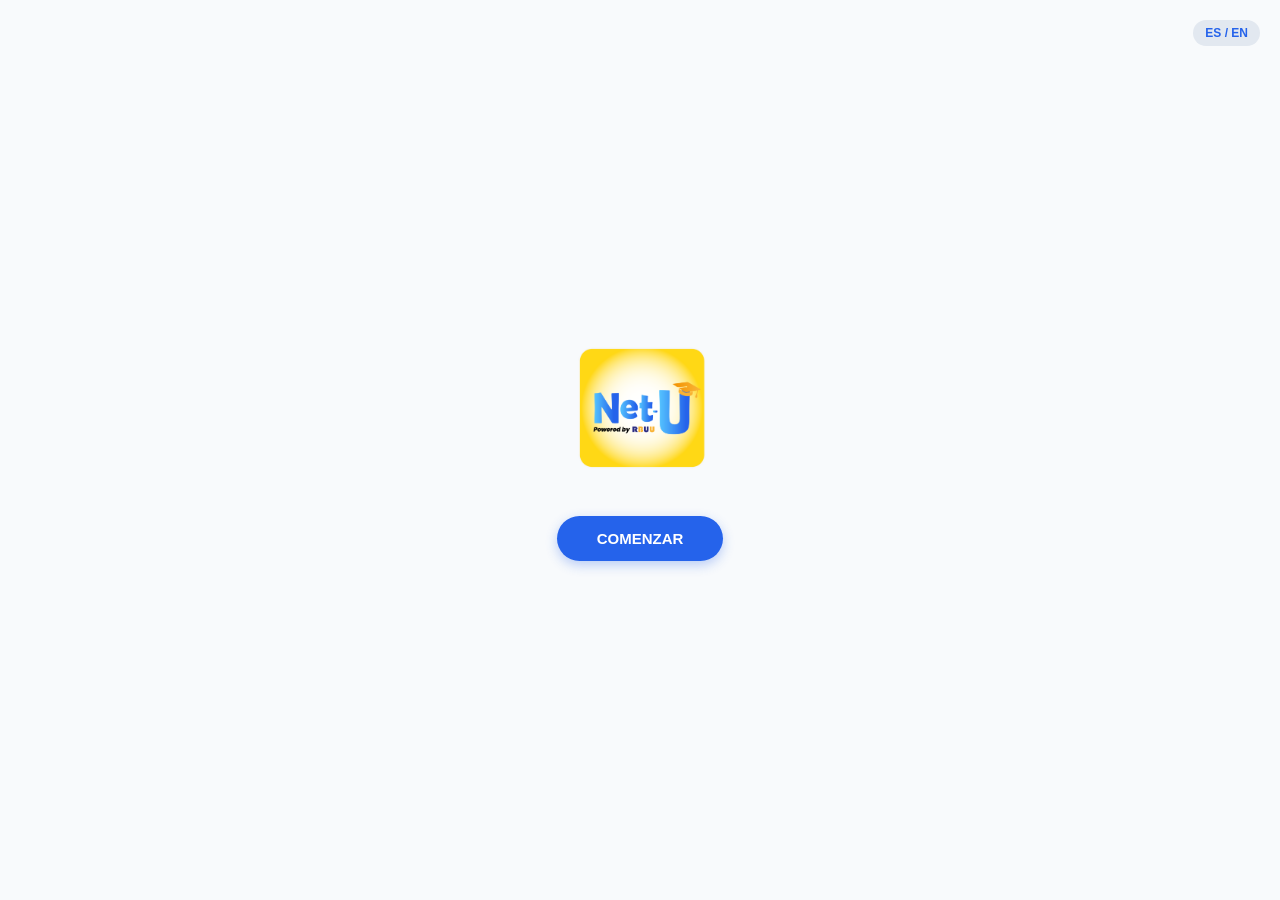
==== index.html @ 05217e3a "Net-U App V1 Fase 2 Aplicaciones Multimedia UNAD - Diter Rico" ====
﻿<!DOCTYPE html>
<html lang="es">
<head>
    <meta charset="UTF-8">
    <meta name="viewport" content="width=device-width, initial-scale=1.0">
    <title>Net-U App - Inicio Color</title>
    <script>
        // Verifica si la intro ya se reprodujo en esta sesión de la pestaña
        if (!sessionStorage.getItem('introVista')) {
            // Si no se ha visto, marca que ya se vio y redirige
            sessionStorage.setItem('introVista', 'true');
            window.location.href = 'intro.html';
        }
    </script>
    <link rel="icon" type="image/png" href="assets/images/LOGO_U.png">

    <style>
        /* ================= VARIABLES ================= */
        :root {
            --bg-app: #F8FAFC;
            --bg-card: #FFFFFF;
            --text-main: #0F172A;
            --text-muted: #475569;
            /* Colores Identidad RBUU */
            --rbuu-blue: #2563EB;
            --rbuu-green: #16A34A;
            --rbuu-orange: #EA580C;
            --rbuu-yellow: #EAB308;
            --shadow-sm: 0 2px 4px rgba(0,0,0,0.05);
            --shadow-md: 0 4px 12px rgba(0,0,0,0.15);
        }

        * {
            margin: 0;
            padding: 0;
            box-sizing: border-box;
        }

        body {
            font-family: -apple-system, BlinkMacSystemFont, "Segoe UI", Roboto, sans-serif;
            background-color: #E2E8F0;
            color: var(--text-main);
            display: flex;
            justify-content: center;
        }

        /* HEADER BLANCO CON SOMBRA */
        .top-header {
            background-color: var(--bg-card);
            width: 100%;
            max-width: 480px;
            height: 60px;
            position: fixed;
            top: 0;
            display: flex;
            justify-content: space-between;
            align-items: center;
            padding: 0 20px;
            z-index: 1000;
            box-shadow: var(--shadow-sm);
        }

        .btn-lang {
            background-color: #F1F5F9;
            color: var(--rbuu-blue);
            border: none;
            padding: 6px 12px;
            font-size: 12px;
            font-weight: 700;
            border-radius: 20px;
            cursor: pointer;
        }

        /* CUERPO CON FONDO CLARO */
        .app-content {
            width: 100%;
            max-width: 480px;
            background-color: var(--bg-app);
            margin-top: 60px;
            margin-bottom: 70px;
            padding: 24px 20px;
            display: flex;
            flex-direction: column;
            gap: 24px;
        }

        .welcome-text h2 {
            font-size: 22px;
            margin-bottom: 6px;
        }

        .welcome-text p {
            font-size: 14px;
            color: var(--text-muted);
        }

        /* BOTONES */
        .action-buttons {
            display: flex;
            flex-direction: column;
            gap: 12px;
        }

        .btn-primary {
            background-color: var(--rbuu-blue);
            color: #ffffff;
            border: none;
            width: 100%;
            padding: 14px;
            border-radius: 12px;
            font-size: 14px;
            font-weight: 700;
            box-shadow: 0 4px 10px rgba(37, 99, 235, 0.3);
            cursor: pointer;
        }

        .btn-subtext {
            font-size: 11px;
            font-weight: normal;
        }

        .btn-secondary {
            background-color: transparent;
            color: var(--rbuu-blue);
            border: 2px solid var(--rbuu-blue);
            width: 100%;
            padding: 14px;
            border-radius: 12px;
            font-weight: 700;
            cursor: pointer;
        }

        /* ================= FLIP CARDS 3D ================= */
        .shortcuts-grid {
            display: flex;
            gap: 16px;
            perspective: 1000px; /* Activa la profundidad 3D */
        }

        .flip-card {
            flex: 1;
            height: 120px;
            cursor: pointer;
        }

        .flip-card-inner {
            position: relative;
            width: 100%;
            height: 100%;
            text-align: center;
            transition: transform 0.6s cubic-bezier(0.4, 0.2, 0.2, 1);
            transform-style: preserve-3d;
        }

        .flip-card.is-flipped .flip-card-inner {
            transform: rotateY(180deg);
        }

        .flip-card-front, .flip-card-back {
            position: absolute; /* Evita que los textos se apilen */
            top: 0;
            left: 0;
            width: 100%;
            height: 100%;
            -webkit-backface-visibility: hidden;
            backface-visibility: hidden;
            border-radius: 16px;
            padding: 10px;
            display: flex;
            flex-direction: column;
            justify-content: center;
            align-items: center;
            box-shadow: var(--shadow-sm);
        }

        .flip-card-front {
            background-color: var(--bg-card);
        }

        .flip-card-back {
            transform: rotateY(180deg);
            background-color: #F1F5F9;
        }

        /* Bordes RBUU */
        .card-green {
            border-top: 5px solid var(--rbuu-green);
        }

        .card-orange {
            border-top: 5px solid var(--rbuu-orange);
        }

        /* TIP AMARILLO */
        .daily-tip {
            background-color: #FEFCE8;
            border-left: 5px solid var(--rbuu-yellow);
            border-radius: 12px;
            padding: 16px;
            box-shadow: var(--shadow-sm);
        }

            .daily-tip h3 {
                font-size: 13px;
                color: #854D0E;
                margin-bottom: 5px;
            }

            .daily-tip p {
                font-size: 13px;
                color: #A16207;
            }

        /* NAVEGACIÓN INFERIOR BLANCA */
        .bottom-nav {
            background-color: var(--bg-card);
            width: 100%;
            max-width: 480px;
            height: 70px;
            position: fixed;
            bottom: 0;
            display: flex;
            justify-content: space-around;
            align-items: center;
            box-shadow: 0 -2px 10px rgba(0,0,0,0.05);
        }

        .nav-item {
            background: none;
            border: none;
            color: var(--text-muted);
            display: flex;
            flex-direction: column;
            align-items: center;
            cursor: pointer;
        }

            .nav-item.active {
                color: var(--rbuu-blue);
            }

        .icon-placeholder {
            font-size: 22px;
            filter: grayscale(100%);
            opacity: 0.6;
        }

        .nav-item.active .icon-placeholder {
            filter: grayscale(0%);
            opacity: 1;
        }

        .header-actions {
            display: flex;
            align-items: center;
            gap: 10px;
        }

        .btn-profile {
            text-decoration: none;
            background-color: #F1F5F9;
            width: 32px;
            height: 32px;
            border-radius: 50%;
            display: flex;
            justify-content: center;
            align-items: center;
            font-size: 16px;
            box-shadow: var(--shadow-sm);
            transition: transform 0.2s;
        }

            .btn-profile:active {
                transform: scale(0.9);
            }
    </style>
</head>
<body>

    <header class="top-header">
        <a href="index.html" class="logo-box" style="display: flex; align-items: center; height: 100%; text-decoration: none;">
            <img src="assets/images/LOGONET-U_tr_04.png" alt="Logo Net-U App" style="height: 80px; width: auto; max-width: 140px; object-fit: contain;">
        </a>
        <div class="header-actions">
            <!-- Botón de Perfil -->
            <a href="perfil.html" class="btn-profile" id="header-avatar">👤</a>
            <!-- Botón de Idioma -->
            <button id="btn-traduccion" class="btn-lang" data-i18n="btn_lang">ES / EN</button>
        </div>
    </header>

    <main class="app-content">
        <section class="welcome-text">
            <h2 data-i18n="txt_hola">¡Hola, estudiante! 👋</h2>
            <p data-i18n="txt_bienvenida">Encuentra tu balance entre estudio, salud y bienestar.</p>
        </section>

        <div class="hero-banner" style="width: 100%; border-radius: 16px; overflow: hidden; box-shadow: 0 4px 12px rgba(0,0,0,0.15); display: flex; background: none; padding: 0;">
            <img src="assets/images/BannerInicioNetU.jpg" data-i18n="img_banner" alt="Banner Net-U" style="width: 100%; height: auto; display: block; object-fit: cover;">
        </div>

        <div class="action-buttons">
            <button id="btn-continuar" class="btn-primary">
                <span data-i18n="btn_continuar">CONTINUAR</span><br>
                <span class="btn-subtext" data-i18n="txt_rutina">Mi rutina</span>
            </button>
            <button class="btn-secondary" onclick="window.location.href='modulos.html'">
                <span data-i18n="btn_mis_modulos">MIS MÓDULOS</span><br>
                <span class="btn-subtext" data-i18n="txt_ver_todos">Ver todos</span>
            </button>
        </div>

        <div class="shortcuts-grid">

            <!-- Atajo 1: Pausa Activa -->
            <div class="flip-card" id="card-timer">
                <div class="flip-card-inner">
                    <!-- Frente -->
                    <div class="flip-card-front card-green">
                        <span style="font-size: 28px; margin-bottom: 8px;">⏱️</span>
                        <p style="font-size: 13px; font-weight: 600;" data-i18n="card_pausa_tit">Pausa<br>Activa</p>
                    </div>
                    <!-- Dorso -->
                    <div class="flip-card-back card-green">
                        <p style="font-size: 11px; font-weight: 500; color: #475569; line-height: 1.4;" data-i18n="card_pausa_desc">Rutina de 5 min para estirar y relajar tu cuerpo.</p>
                    </div>
                </div>
            </div>

            <!-- Atajo 2: Pomodoro -->
            <div class="flip-card" id="card-pomodoro">
                <div class="flip-card-inner">
                    <!-- Frente -->
                    <div class="flip-card-front card-orange">
                        <span style="font-size: 28px; margin-bottom: 8px;">🍅</span>
                        <p style="font-size: 13px; font-weight: 600;" data-i18n="card_pomo_tit">Reloj<br>Pomodoro</p>
                    </div>
                    <!-- Dorso -->
                    <div class="flip-card-back card-orange">
                        <p style="font-size: 11px; font-weight: 500; color: #475569; line-height: 1.4;" data-i18n="card_pomo_desc">Técnica: 25 min de enfoque x 5 min de descanso.</p>
                    </div>
                </div>
            </div>

        </div>

        <section class="daily-tip">
            <h3 data-i18n="tip_titulo">💡 TIP DEL DÍA</h3>
            <p data-i18n="tip_desc">"Aplica la regla 20-20-20 hoy para cuidar tus ojos. Mira a 20 pies cada 20 minutos."</p>
        </section>
    </main>

    <nav class="bottom-nav">
        <!-- Cambiamos <button> por <a> para eliminar los bordes por defecto -->
        <a href="index.html" class="nav-item active">
            <span class="icon-placeholder">🏠</span>
            <span style="font-size: 10px; font-weight: 600; margin-top: 4px;" data-i18n="nav_inicio">Inicio</span>
        </a>
        <a href="modulos.html" class="nav-item">
            <span class="icon-placeholder">📚</span>
            <span style="font-size: 10px; font-weight: 600; margin-top: 4px;" data-i18n="nav_modulos">Módulos</span>
        </a>
        <a href="creditos.html" class="nav-item">
            <span class="icon-placeholder">ℹ️</span>
            <span style="font-size: 10px; font-weight: 600; margin-top: 4px;" data-i18n="nav_creditos">Créditos</span>
        </a>
    </nav>

    <script>
        document.addEventListener('DOMContentLoaded', () => {
            const cards = document.querySelectorAll('.flip-card');
            cards.forEach(card => {
                card.addEventListener('click', () => {
                    card.classList.toggle('is-flipped');
                });
            });
        });
    </script>
    <script>
        document.addEventListener('DOMContentLoaded', () => {
            const btnContinuar = document.getElementById('btn-continuar');
            if (btnContinuar) {
                btnContinuar.addEventListener('click', (e) => {
                    e.preventDefault();
                    const ultimoModulo = localStorage.getItem('ultimoModuloGuardado');
                    if (ultimoModulo) {
                        window.location.href = ultimoModulo;
                    } else {
                        window.location.href = 'modulos.html';
                    }
                });
            }
        });
    </script>
    <script src="traduccion.js"></script>
    <script>
        document.addEventListener('DOMContentLoaded', () => {
            const savedAvatar = localStorage.getItem('netu_avatar');
            const headerAvatar = document.getElementById('header-avatar');
            if (savedAvatar && headerAvatar) {
                headerAvatar.textContent = savedAvatar;
            }
        });
    </script>
</body>
</html>
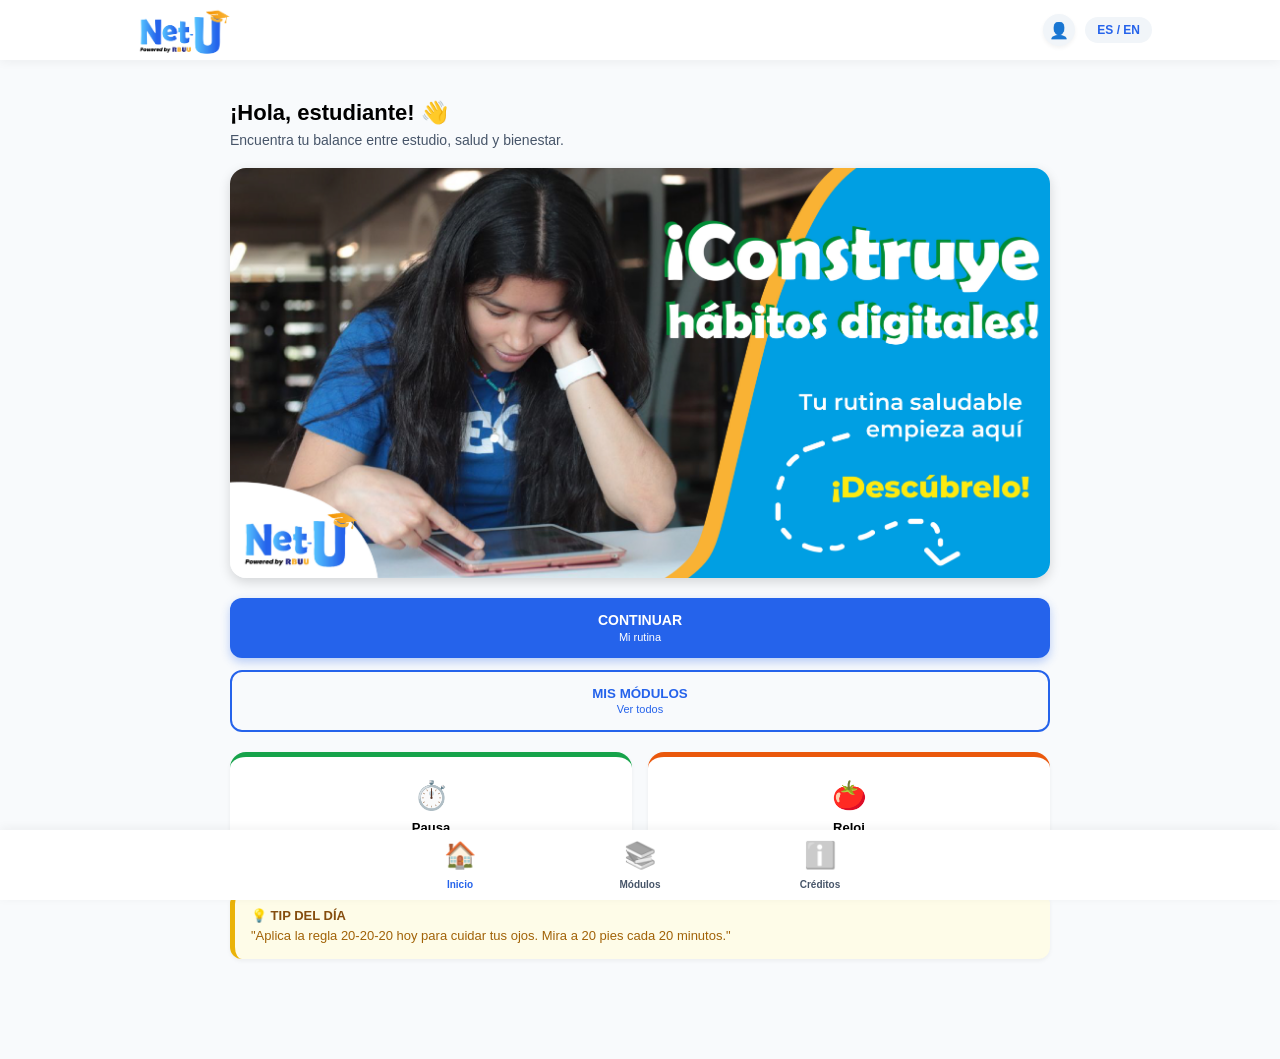
==== commit ce0356a6: "Fix intro and responsive devices Se arreglo la intro con mas detalles y se ajusto el aplicativo a se" ====
--- a/index.html
+++ b/index.html
@@ -38,17 +38,17 @@
 
         body {
             font-family: -apple-system, BlinkMacSystemFont, "Segoe UI", Roboto, sans-serif;
-            background-color: #E2E8F0;
-            color: var(--text-main);
-            display: flex;
-            justify-content: center;
+            background-color: var(--bg-app);
+            margin: 0;
+            display: flex;
+            flex-direction: column;
+            align-items: center; /* Mantiene el contenido centrado en PC */
         }
 
         /* HEADER BLANCO CON SOMBRA */
         .top-header {
             background-color: var(--bg-card);
             width: 100%;
-            max-width: 480px;
             height: 60px;
             position: fixed;
             top: 0;
@@ -57,7 +57,8 @@
             align-items: center;
             padding: 0 20px;
             z-index: 1000;
-            box-shadow: var(--shadow-sm);
+            box-shadow: 0 2px 10px rgba(0,0,0,0.05);
+            box-sizing: border-box;
         }
 
         .btn-lang {
@@ -74,14 +75,13 @@
         /* CUERPO CON FONDO CLARO */
         .app-content {
             width: 100%;
-            max-width: 480px;
-            background-color: var(--bg-app);
-            margin-top: 60px;
-            margin-bottom: 70px;
-            padding: 24px 20px;
+            max-width: 900px; /* En móvil será 100%, en PC no pasará de 900px para que los textos sean legibles */
+            min-height: 100vh;
+            padding: 80px 20px 90px 20px;
             display: flex;
             flex-direction: column;
-            gap: 24px;
+            gap: 20px;
+            box-sizing: border-box;
         }
 
         .welcome-text h2 {
@@ -215,7 +215,6 @@
         .bottom-nav {
             background-color: var(--bg-card);
             width: 100%;
-            max-width: 480px;
             height: 70px;
             position: fixed;
             bottom: 0;
@@ -223,16 +222,18 @@
             justify-content: space-around;
             align-items: center;
             box-shadow: 0 -2px 10px rgba(0,0,0,0.05);
+            z-index: 1000;
         }
 
         .nav-item {
-            background: none;
-            border: none;
-            color: var(--text-muted);
+            text-decoration: none;
+            color: #475569;
             display: flex;
             flex-direction: column;
             align-items: center;
-            cursor: pointer;
+            width: 33%; /* Ajuste base para celular */
+            font-size: 10px;
+            font-weight: 600;
         }
 
             .nav-item.active {
@@ -243,6 +244,7 @@
             font-size: 22px;
             filter: grayscale(100%);
             opacity: 0.6;
+            margin-bottom: 4px;
         }
 
         .nav-item.active .icon-placeholder {
@@ -273,6 +275,31 @@
             .btn-profile:active {
                 transform: scale(0.9);
             }
+        /* 2. MEDIA QUERIES (La magia que transforma la app en Tablets y PC) */
+        @media (min-width: 768px) {
+            .top-header {
+                padding: 0 10%;
+            }
+
+            .bottom-nav {
+                justify-content: center;
+                gap: 80px;
+            }
+
+            .nav-item {
+                font-size: 14px;
+                width: auto;
+                min-width: 100px;
+            }
+
+                .nav-item .icon-placeholder {
+                    font-size: 26px;
+                }
+
+            .app-content {
+                padding: 100px 40px 100px 40px;
+            }
+        }
     </style>
 </head>
 <body>
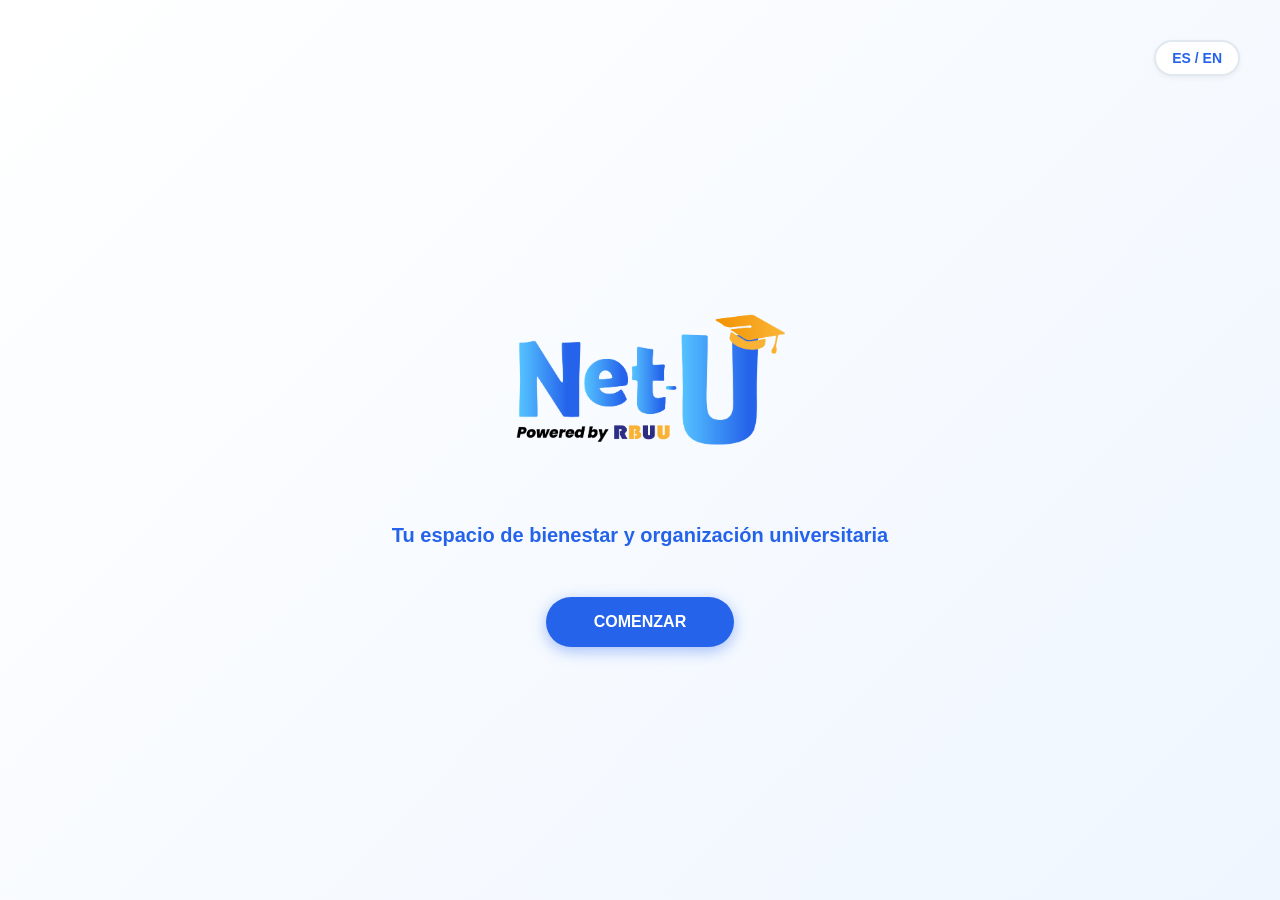
==== commit 7bc663c0: "Fix intro and index Intro now is index.html, index now is inicio.html" ====
--- a/index.html
+++ b/index.html
@@ -1,33 +1,15 @@
-﻿<!DOCTYPE html>
+<!DOCTYPE html>
 <html lang="es">
 <head>
     <meta charset="UTF-8">
     <meta name="viewport" content="width=device-width, initial-scale=1.0">
-    <title>Net-U App - Inicio Color</title>
-    <script>
-        // Verifica si la intro ya se reprodujo en esta sesión de la pestaña
-        if (!sessionStorage.getItem('introVista')) {
-            // Si no se ha visto, marca que ya se vio y redirige
-            sessionStorage.setItem('introVista', 'true');
-            window.location.href = 'intro.html';
-        }
-    </script>
-    <link rel="icon" type="image/png" href="assets/images/LOGO_U.png">
-
+    <title>Net-U App - Bienvenida</title>
+    <link rel="icon" type="image/png" href="assets/images/LOGONET-U_tr_05.png">
     <style>
-        /* ================= VARIABLES ================= */
         :root {
-            --bg-app: #F8FAFC;
-            --bg-card: #FFFFFF;
+            --rbuu-blue: #2563EB;
+            --rbuu-light: #EFF6FF;
             --text-main: #0F172A;
-            --text-muted: #475569;
-            /* Colores Identidad RBUU */
-            --rbuu-blue: #2563EB;
-            --rbuu-green: #16A34A;
-            --rbuu-orange: #EA580C;
-            --rbuu-yellow: #EAB308;
-            --shadow-sm: 0 2px 4px rgba(0,0,0,0.05);
-            --shadow-md: 0 4px 12px rgba(0,0,0,0.15);
         }
 
         * {
@@ -38,395 +20,218 @@
 
         body {
             font-family: -apple-system, BlinkMacSystemFont, "Segoe UI", Roboto, sans-serif;
-            background-color: var(--bg-app);
+            background-color: var(--rbuu-light);
+            display: flex;
+            justify-content: center;
+            align-items: center;
+            height: 100vh;
+            overflow: hidden;
             margin: 0;
+        }
+
+        .mobile-container {
+            width: 100%;
+            height: 100vh;
+            background: linear-gradient(135deg, #FFFFFF, var(--rbuu-light));
             display: flex;
             flex-direction: column;
-            align-items: center; /* Mantiene el contenido centrado en PC */
-        }
-
-        /* HEADER BLANCO CON SOMBRA */
-        .top-header {
-            background-color: var(--bg-card);
-            width: 100%;
-            height: 60px;
-            position: fixed;
-            top: 0;
-            display: flex;
-            justify-content: space-between;
+            justify-content: center;
             align-items: center;
-            padding: 0 20px;
-            z-index: 1000;
-            box-shadow: 0 2px 10px rgba(0,0,0,0.05);
-            box-sizing: border-box;
-        }
-
-        .btn-lang {
-            background-color: #F1F5F9;
-            color: var(--rbuu-blue);
-            border: none;
-            padding: 6px 12px;
-            font-size: 12px;
-            font-weight: 700;
-            border-radius: 20px;
-            cursor: pointer;
-        }
-
-        /* CUERPO CON FONDO CLARO */
-        .app-content {
-            width: 100%;
-            max-width: 900px; /* En móvil será 100%, en PC no pasará de 900px para que los textos sean legibles */
-            min-height: 100vh;
-            padding: 80px 20px 90px 20px;
-            display: flex;
-            flex-direction: column;
-            gap: 20px;
-            box-sizing: border-box;
-        }
-
-        .welcome-text h2 {
-            font-size: 22px;
-            margin-bottom: 6px;
-        }
-
-        .welcome-text p {
-            font-size: 14px;
-            color: var(--text-muted);
-        }
-
-        /* BOTONES */
-        .action-buttons {
-            display: flex;
-            flex-direction: column;
-            gap: 12px;
-        }
-
-        .btn-primary {
-            background-color: var(--rbuu-blue);
-            color: #ffffff;
-            border: none;
-            width: 100%;
-            padding: 14px;
-            border-radius: 12px;
-            font-size: 14px;
-            font-weight: 700;
-            box-shadow: 0 4px 10px rgba(37, 99, 235, 0.3);
-            cursor: pointer;
-        }
-
-        .btn-subtext {
-            font-size: 11px;
-            font-weight: normal;
-        }
-
-        .btn-secondary {
-            background-color: transparent;
-            color: var(--rbuu-blue);
-            border: 2px solid var(--rbuu-blue);
-            width: 100%;
-            padding: 14px;
-            border-radius: 12px;
-            font-weight: 700;
-            cursor: pointer;
-        }
-
-        /* ================= FLIP CARDS 3D ================= */
-        .shortcuts-grid {
-            display: flex;
-            gap: 16px;
-            perspective: 1000px; /* Activa la profundidad 3D */
-        }
-
-        .flip-card {
-            flex: 1;
-            height: 120px;
-            cursor: pointer;
-        }
-
-        .flip-card-inner {
             position: relative;
-            width: 100%;
-            height: 100%;
-            text-align: center;
-            transition: transform 0.6s cubic-bezier(0.4, 0.2, 0.2, 1);
-            transform-style: preserve-3d;
-        }
-
-        .flip-card.is-flipped .flip-card-inner {
-            transform: rotateY(180deg);
-        }
-
-        .flip-card-front, .flip-card-back {
-            position: absolute; /* Evita que los textos se apilen */
+            overflow: hidden;
+        }
+
+        #particles-container {
+            position: absolute;
             top: 0;
             left: 0;
             width: 100%;
             height: 100%;
-            -webkit-backface-visibility: hidden;
-            backface-visibility: hidden;
-            border-radius: 16px;
-            padding: 10px;
-            display: flex;
-            flex-direction: column;
-            justify-content: center;
-            align-items: center;
-            box-shadow: var(--shadow-sm);
-        }
-
-        .flip-card-front {
-            background-color: var(--bg-card);
-        }
-
-        .flip-card-back {
-            transform: rotateY(180deg);
-            background-color: #F1F5F9;
-        }
-
-        /* Bordes RBUU */
-        .card-green {
-            border-top: 5px solid var(--rbuu-green);
-        }
-
-        .card-orange {
-            border-top: 5px solid var(--rbuu-orange);
-        }
-
-        /* TIP AMARILLO */
-        .daily-tip {
-            background-color: #FEFCE8;
-            border-left: 5px solid var(--rbuu-yellow);
-            border-radius: 12px;
-            padding: 16px;
-            box-shadow: var(--shadow-sm);
-        }
-
-            .daily-tip h3 {
-                font-size: 13px;
-                color: #854D0E;
-                margin-bottom: 5px;
-            }
-
-            .daily-tip p {
-                font-size: 13px;
-                color: #A16207;
-            }
-
-        /* NAVEGACIÓN INFERIOR BLANCA */
-        .bottom-nav {
-            background-color: var(--bg-card);
-            width: 100%;
-            height: 70px;
-            position: fixed;
-            bottom: 0;
-            display: flex;
-            justify-content: space-around;
-            align-items: center;
-            box-shadow: 0 -2px 10px rgba(0,0,0,0.05);
-            z-index: 1000;
-        }
-
-        .nav-item {
-            text-decoration: none;
-            color: #475569;
+            z-index: 1;
+            pointer-events: none;
+        }
+
+        .floating-item {
+            position: absolute;
+            bottom: -10%;
+            opacity: 0;
+            animation: floatUp linear infinite;
+        }
+
+        .ui-layer {
+            z-index: 2;
             display: flex;
             flex-direction: column;
             align-items: center;
-            width: 33%; /* Ajuste base para celular */
-            font-size: 10px;
+            width: 100%;
+            max-width: 600px;
+            padding: 0 20px;
+        }
+
+        .lang-switch {
+            position: absolute;
+            top: 20px;
+            right: 20px;
+            background-color: #FFFFFF;
+            color: var(--rbuu-blue);
+            border: 2px solid #E2E8F0;
+            padding: 6px 12px;
+            border-radius: 20px;
+            font-size: 12px;
+            font-weight: 700;
+            cursor: pointer;
+            box-shadow: 0 2px 5px rgba(0,0,0,0.05);
+            z-index: 3;
+        }
+
+        .logo-animado {
+            width: 220px;
+            max-width: 70%;
+            height: auto;
+            animation: popIn 1s cubic-bezier(0.175, 0.885, 0.32, 1.275) forwards;
+        }
+
+        .slogan {
+            color: var(--rbuu-blue);
+            font-size: 15px;
             font-weight: 600;
-        }
-
-            .nav-item.active {
-                color: var(--rbuu-blue);
-            }
-
-        .icon-placeholder {
-            font-size: 22px;
-            filter: grayscale(100%);
-            opacity: 0.6;
-            margin-bottom: 4px;
-        }
-
-        .nav-item.active .icon-placeholder {
-            filter: grayscale(0%);
-            opacity: 1;
-        }
-
-        .header-actions {
-            display: flex;
-            align-items: center;
-            gap: 10px;
-        }
-
-        .btn-profile {
-            text-decoration: none;
-            background-color: #F1F5F9;
-            width: 32px;
-            height: 32px;
-            border-radius: 50%;
-            display: flex;
-            justify-content: center;
-            align-items: center;
+            margin-top: 20px;
+            margin-bottom: 40px;
+            text-align: center;
+            opacity: 0;
+            animation: fadeIn 0.8s ease forwards 0.5s;
+        }
+
+        .btn-entrar {
+            background-color: var(--rbuu-blue);
+            color: white;
+            border: none;
+            padding: 16px 48px;
+            border-radius: 30px;
+            font-weight: 800;
             font-size: 16px;
-            box-shadow: var(--shadow-sm);
-            transition: transform 0.2s;
-        }
-
-            .btn-profile:active {
-                transform: scale(0.9);
-            }
-        /* 2. MEDIA QUERIES (La magia que transforma la app en Tablets y PC) */
+            cursor: pointer;
+            box-shadow: 0 4px 15px rgba(37, 99, 235, 0.4);
+            opacity: 0;
+            animation: fadeIn 0.5s ease forwards 1s, pulseBtn 2s infinite 1.5s;
+        }
+
+        @keyframes floatUp {
+            0% {
+                transform: translateY(0) rotate(0deg);
+                opacity: 0;
+            }
+
+            10% {
+                opacity: 0.6;
+            }
+
+            90% {
+                opacity: 0.6;
+            }
+
+            100% {
+                transform: translateY(-110vh) rotate(360deg);
+                opacity: 0;
+            }
+        }
+
+        @keyframes popIn {
+            0% {
+                opacity: 0;
+                transform: scale(0.5);
+            }
+
+            100% {
+                opacity: 1;
+                transform: scale(1);
+            }
+        }
+
+        @keyframes fadeIn {
+            to {
+                opacity: 1;
+            }
+        }
+
+        @keyframes pulseBtn {
+            0% {
+                transform: scale(1);
+                box-shadow: 0 4px 15px rgba(37, 99, 235, 0.4);
+            }
+
+            50% {
+                transform: scale(1.05);
+                box-shadow: 0 8px 20px rgba(37, 99, 235, 0.6);
+            }
+
+            100% {
+                transform: scale(1);
+                box-shadow: 0 4px 15px rgba(37, 99, 235, 0.4);
+            }
+        }
+
         @media (min-width: 768px) {
-            .top-header {
-                padding: 0 10%;
-            }
-
-            .bottom-nav {
-                justify-content: center;
-                gap: 80px;
-            }
-
-            .nav-item {
+            .logo-animado {
+                width: 320px;
+            }
+
+            .slogan {
+                font-size: 20px;
+                margin-top: 30px;
+                margin-bottom: 50px;
+            }
+
+            .lang-switch {
+                top: 40px;
+                right: 40px;
                 font-size: 14px;
-                width: auto;
-                min-width: 100px;
-            }
-
-                .nav-item .icon-placeholder {
-                    font-size: 26px;
-                }
-
-            .app-content {
-                padding: 100px 40px 100px 40px;
+                padding: 8px 16px;
             }
         }
     </style>
 </head>
 <body>
 
-    <header class="top-header">
-        <a href="index.html" class="logo-box" style="display: flex; align-items: center; height: 100%; text-decoration: none;">
-            <img src="assets/images/LOGONET-U_tr_04.png" alt="Logo Net-U App" style="height: 80px; width: auto; max-width: 140px; object-fit: contain;">
-        </a>
-        <div class="header-actions">
-            <!-- Botón de Perfil -->
-            <a href="perfil.html" class="btn-profile" id="header-avatar">👤</a>
-            <!-- Botón de Idioma -->
-            <button id="btn-traduccion" class="btn-lang" data-i18n="btn_lang">ES / EN</button>
+    <div class="mobile-container">
+        <div id="particles-container"></div>
+        <button id="btn-traduccion" class="lang-switch" data-i18n="btn_lang">ES / EN</button>
+        <div class="ui-layer">
+            <img src="assets/images/LOGONET-U_tr_04.png" alt="Net-U Logo" class="logo-animado">
+            <p class="slogan" data-i18n="intro_slogan">Tu espacio de bienestar y organización universitaria</p>
+
+            <!-- Redirección directa al menú -->
+            <button class="btn-entrar" onclick="window.location.href='inicio.html'" data-i18n="intro_entrar">COMENZAR</button>
         </div>
-    </header>
-
-    <main class="app-content">
-        <section class="welcome-text">
-            <h2 data-i18n="txt_hola">¡Hola, estudiante! 👋</h2>
-            <p data-i18n="txt_bienvenida">Encuentra tu balance entre estudio, salud y bienestar.</p>
-        </section>
-
-        <div class="hero-banner" style="width: 100%; border-radius: 16px; overflow: hidden; box-shadow: 0 4px 12px rgba(0,0,0,0.15); display: flex; background: none; padding: 0;">
-            <img src="assets/images/BannerInicioNetU.jpg" data-i18n="img_banner" alt="Banner Net-U" style="width: 100%; height: auto; display: block; object-fit: cover;">
-        </div>
-
-        <div class="action-buttons">
-            <button id="btn-continuar" class="btn-primary">
-                <span data-i18n="btn_continuar">CONTINUAR</span><br>
-                <span class="btn-subtext" data-i18n="txt_rutina">Mi rutina</span>
-            </button>
-            <button class="btn-secondary" onclick="window.location.href='modulos.html'">
-                <span data-i18n="btn_mis_modulos">MIS MÓDULOS</span><br>
-                <span class="btn-subtext" data-i18n="txt_ver_todos">Ver todos</span>
-            </button>
-        </div>
-
-        <div class="shortcuts-grid">
-
-            <!-- Atajo 1: Pausa Activa -->
-            <div class="flip-card" id="card-timer">
-                <div class="flip-card-inner">
-                    <!-- Frente -->
-                    <div class="flip-card-front card-green">
-                        <span style="font-size: 28px; margin-bottom: 8px;">⏱️</span>
-                        <p style="font-size: 13px; font-weight: 600;" data-i18n="card_pausa_tit">Pausa<br>Activa</p>
-                    </div>
-                    <!-- Dorso -->
-                    <div class="flip-card-back card-green">
-                        <p style="font-size: 11px; font-weight: 500; color: #475569; line-height: 1.4;" data-i18n="card_pausa_desc">Rutina de 5 min para estirar y relajar tu cuerpo.</p>
-                    </div>
-                </div>
-            </div>
-
-            <!-- Atajo 2: Pomodoro -->
-            <div class="flip-card" id="card-pomodoro">
-                <div class="flip-card-inner">
-                    <!-- Frente -->
-                    <div class="flip-card-front card-orange">
-                        <span style="font-size: 28px; margin-bottom: 8px;">🍅</span>
-                        <p style="font-size: 13px; font-weight: 600;" data-i18n="card_pomo_tit">Reloj<br>Pomodoro</p>
-                    </div>
-                    <!-- Dorso -->
-                    <div class="flip-card-back card-orange">
-                        <p style="font-size: 11px; font-weight: 500; color: #475569; line-height: 1.4;" data-i18n="card_pomo_desc">Técnica: 25 min de enfoque x 5 min de descanso.</p>
-                    </div>
-                </div>
-            </div>
-
-        </div>
-
-        <section class="daily-tip">
-            <h3 data-i18n="tip_titulo">💡 TIP DEL DÍA</h3>
-            <p data-i18n="tip_desc">"Aplica la regla 20-20-20 hoy para cuidar tus ojos. Mira a 20 pies cada 20 minutos."</p>
-        </section>
-    </main>
-
-    <nav class="bottom-nav">
-        <!-- Cambiamos <button> por <a> para eliminar los bordes por defecto -->
-        <a href="index.html" class="nav-item active">
-            <span class="icon-placeholder">🏠</span>
-            <span style="font-size: 10px; font-weight: 600; margin-top: 4px;" data-i18n="nav_inicio">Inicio</span>
-        </a>
-        <a href="modulos.html" class="nav-item">
-            <span class="icon-placeholder">📚</span>
-            <span style="font-size: 10px; font-weight: 600; margin-top: 4px;" data-i18n="nav_modulos">Módulos</span>
-        </a>
-        <a href="creditos.html" class="nav-item">
-            <span class="icon-placeholder">ℹ️</span>
-            <span style="font-size: 10px; font-weight: 600; margin-top: 4px;" data-i18n="nav_creditos">Créditos</span>
-        </a>
-    </nav>
-
-    <script>
-        document.addEventListener('DOMContentLoaded', () => {
-            const cards = document.querySelectorAll('.flip-card');
-            cards.forEach(card => {
-                card.addEventListener('click', () => {
-                    card.classList.toggle('is-flipped');
-                });
-            });
-        });
-    </script>
-    <script>
-        document.addEventListener('DOMContentLoaded', () => {
-            const btnContinuar = document.getElementById('btn-continuar');
-            if (btnContinuar) {
-                btnContinuar.addEventListener('click', (e) => {
-                    e.preventDefault();
-                    const ultimoModulo = localStorage.getItem('ultimoModuloGuardado');
-                    if (ultimoModulo) {
-                        window.location.href = ultimoModulo;
-                    } else {
-                        window.location.href = 'modulos.html';
-                    }
-                });
-            }
-        });
-    </script>
+    </div>
+
     <script src="traduccion.js"></script>
     <script>
-        document.addEventListener('DOMContentLoaded', () => {
-            const savedAvatar = localStorage.getItem('netu_avatar');
-            const headerAvatar = document.getElementById('header-avatar');
-            if (savedAvatar && headerAvatar) {
-                headerAvatar.textContent = savedAvatar;
-            }
+        function crearParticulas() {
+            const container = document.getElementById('particles-container');
+            const iconos = ['📚', '🎓', '💡', '💻', '✏️', '🧠', '✨', '🎯'];
+            const cantidad = 15;
+
+            for (let i = 0; i < cantidad; i++) {
+                let particula = document.createElement('div');
+                particula.className = 'floating-item';
+                particula.innerText = iconos[Math.floor(Math.random() * iconos.length)];
+                particula.style.left = Math.random() * 90 + 5 + '%';
+                particula.style.fontSize = Math.floor(Math.random() * 20 + 15) + 'px';
+                particula.style.animationDuration = Math.random() * 6 + 6 + 's';
+                particula.style.animationDelay = Math.random() * 5 + 's';
+                particula.style.filter = `opacity(${Math.random() * 0.5 + 0.2})`;
+                container.appendChild(particula);
+            }
+        }
+
+        document.addEventListener('DOMContentLoaded', () => {
+            crearParticulas();
+
+            // Salta automáticamente a inicio.html después de 8 segundos
+            setTimeout(() => {
+                window.location.href = 'inicio.html';
+            }, 8000);
         });
     </script>
 </body>
